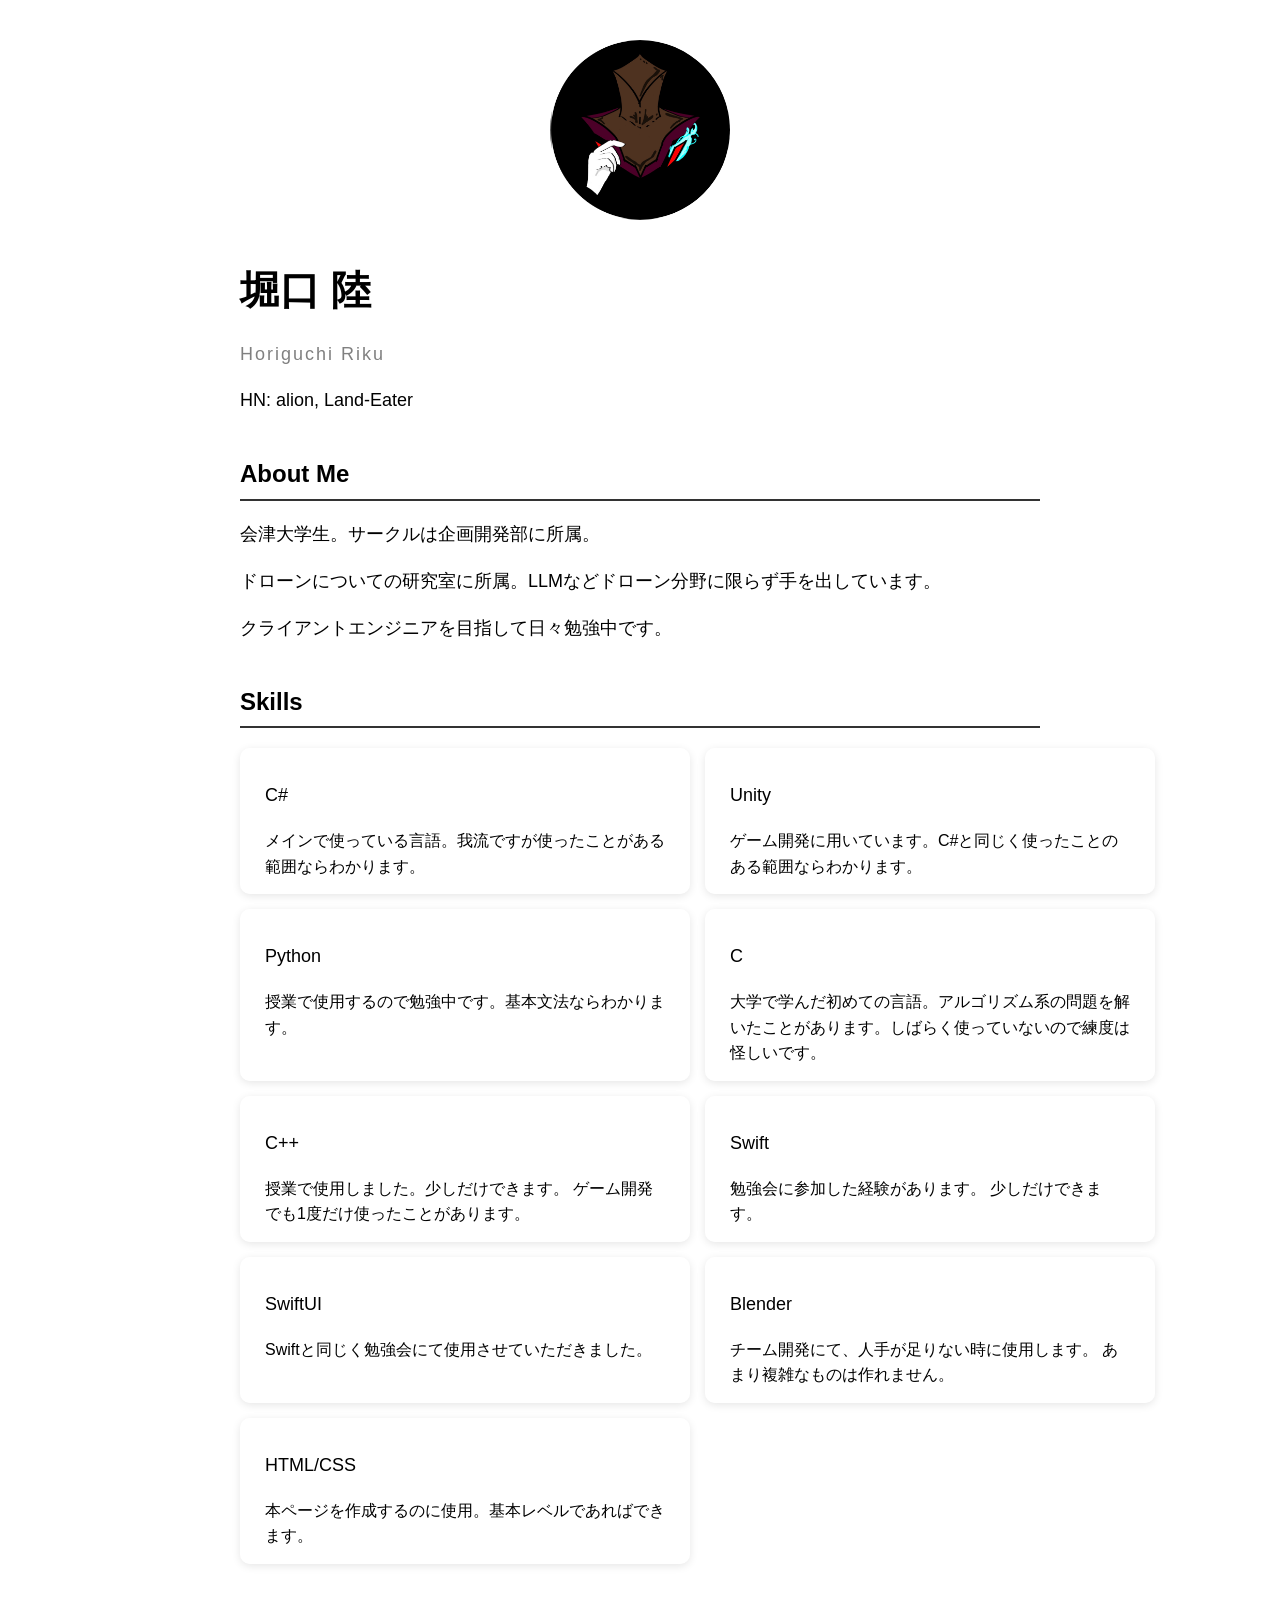
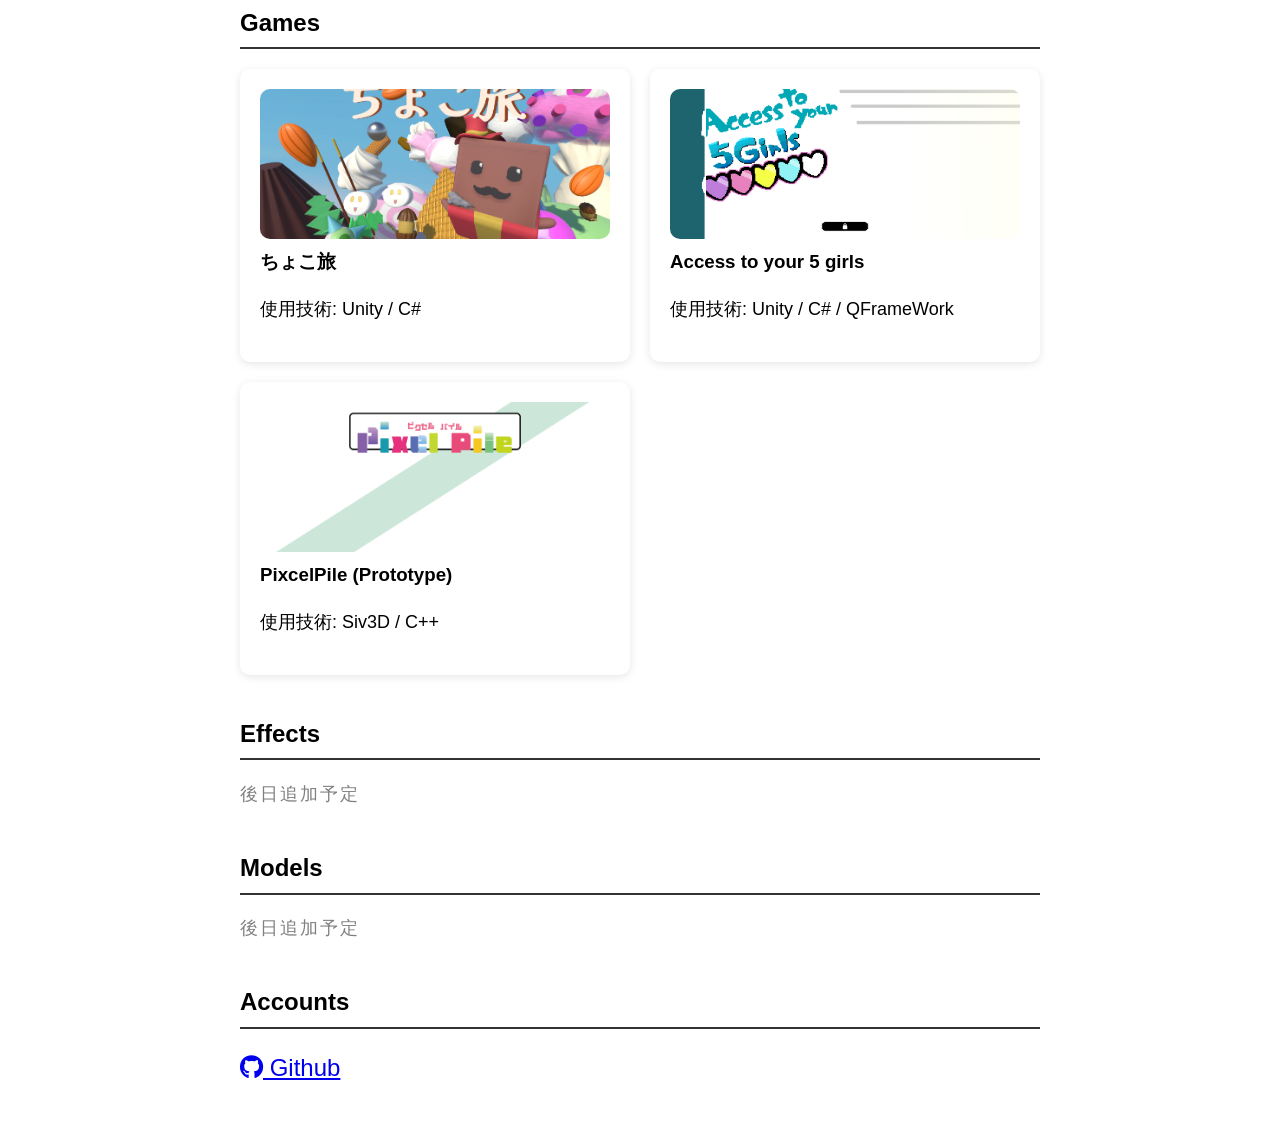
==== index.html @ 66a9182c "first portfolio release" ====
<!DOCTYPE html>
<html lang="ja">
<head>
    <meta charset="UTF-8">
    <meta name="viewport" content="width=device-width, initial-scale=1.0">
    <title>Riku Horiguchi Portfolio</title>

    <link rel="stylesheet" href="style.css">
    <link rel="stylesheet" href="https://cdnjs.cloudflare.com/ajax/libs/font-awesome/6.5.1/css/all.min.css">

</head>
<body>

    <div class="profile-section">
        <img src="images/Icon.JPG" alt="プロフィール画像" class="profile-image">
    </div>

    <h1>堀口 陸</h1>
    <p class="subscript"> Horiguchi Riku</p>
    <p>HN: alion, Land-Eater</p>
    
    <!--
        <p>Computer Engineering Student</p>
    -->

    <h2>About Me</h2>
    <p>
        <p>会津大学生。サークルは企画開発部に所属。</p>
        <p>ドローンについての研究室に所属。LLMなどドローン分野に限らず手を出しています。</p>
        <p>クライアントエンジニアを目指して日々勉強中です。</p>
    </p>

    <h2>Skills</h2>

        <div class="skills-container">

            <div class="skill-card">
                <p>C#</p>
                メインで使っている言語。我流ですが使ったことがある範囲ならわかります。
            </div>

            <div class="skill-card">
                <p>Unity</p>
                ゲーム開発に用いています。C#と同じく使ったことのある範囲ならわかります。
            </div>

            <div class="skill-card">
                <p>Python</p>
                授業で使用するので勉強中です。基本文法ならわかります。
            </div>

            <div class="skill-card">
                <p>C</p>
                大学で学んだ初めての言語。アルゴリズム系の問題を解いたことがあります。しばらく使っていないので練度は怪しいです。
            </div>

            <div class="skill-card">
                <p>C++</p>
                授業で使用しました。少しだけできます。
                ゲーム開発でも1度だけ使ったことがあります。
            </div>

            <div class="skill-card">
                <p>Swift</p>
                勉強会に参加した経験があります。
                少しだけできます。
            </div>

            <div class="skill-card">
                <p>SwiftUI</p>
                Swiftと同じく勉強会にて使用させていただきました。
            </div>

            <div class="skill-card">
                <p>Blender</p>
                チーム開発にて、人手が足りない時に使用します。
                あまり複雑なものは作れません。
            </div>

            <div class="skill-card">
                <p>HTML/CSS</p>
                本ページを作成するのに使用。基本レベルであればできます。
            </div>
        </div>

    <h2>Games</h2>

        <div class="projects-container">

        <a href="chocoTravel.html" class = "project-link">
            <div class="project-card">

                <img src="images/chocoTravelTitle.png" alt="タイトル画像">

                <h3>ちょこ旅</h3>
                <p>使用技術: Unity / C#</p>
            </div>
        </a>

        <a href="5girls.html" class = "project-link">
            <div class="project-card">

                <img src="images/5girlsTitle.png" alt="タイトル画像">

                <h3>Access to your 5 girls</h3>
                <p>使用技術: Unity / C# / QFrameWork</p>
            </div>
        </a>

        <a href="pixcelPile.html" class = "project-link">
            <div class="project-card">

                <img src="images/PixelPileTitle.png" alt="タイトル画像">

                <h3>PixcelPile (Prototype)</h3>
                <p>使用技術: Siv3D / C++</p>
            </div>
        </a>

        

        </div>

    <h2>Effects</h2>
    <p class="subscript">後日追加予定</p>

    <h2>Models</h2>
    <p class="subscript">後日追加予定</p>

    <h2>Accounts</h2>

    <div class="accounts-container">

        <div class="account">

            <a href="https://github.com/Land-Eater" target="_blank">
                <i class="fa-brands fa-github"></i>
                Github
            </a>

        </div>

    </div>

    <script src="script.js"></script>
</body>
</html>
---- style.css ----
/*全体*/
body {
    font-family: Arial, sans-serif;
    max-width: 800px;
    margin: 0 auto;
    padding: 40px;
    line-height: 1.6;
    background-color: #ffffff;
}

h1 {
    font-size: 40px;
    margin-bottom: 0;
}

h2 {
    margin-top: 40px;
    border-bottom: 2px solid #333;
    padding-bottom: 5px;
}

p, li {
    font-size: 18px;
}

ul {
    padding-left: 20px;
}

/*タイトル画像周り*/
.profile-section {
    text-align: center;
    margin-bottom: 30px;
}

.profile-image {
    width: 180px;
    height: 180px;

    border-radius: 50%;

    object-fit: cover;
}

.subscript{
    font-size: 18px;
    color: gray;

    letter-spacing: 2px;
}

/*スキル表示周り*/
.skills-container {
    display: grid;
    grid-template-columns: repeat(2, 1fr);
    gap: 15px;
}

.skill-card {
    background-color: rgba(255, 255, 255, 0.623);
    padding: 15px 25px;
    border-radius: 10px;
    box-shadow: 0px 2px 8px rgba(0,0,0,0.1);

    width: 400px;
}

/*ゲーム表示周り*/
.projects-container {
    display: grid;

    grid-template-columns: repeat(2, 1fr);

    gap: 20px;
}

.project-card {
    background-color: white;
    padding: 20px;
    border-radius: 10px;
    box-shadow: 0px 2px 8px rgba(0,0,0,0.1);


    transition: 0.3s;
}

.project-card h3 {
    margin-top: 0;
}

.project-link {
    text-decoration: none;
    color: inherit;
}

.project-card:hover {
    transform: translateY(-10px);
}

.project-card img {
    width: 100%;
    height: 150px;
    object-fit: cover;
    border-radius: 10px;
}

.img {
    max-width: 100%;
    border-radius: 10px;
    height: auto;
}

.account{
    font-size: 24px;
}

.youtube-video {
    width: 100%;
    max-width: 800px;

    aspect-ratio: 16 / 9;

    border: none;

    border-radius: 10px;

    margin-top: 20px;
}


code {
    font-family: monospace;
}

pre {
    background-color: #1e1e1e;

    color: white;

    padding: 20px;

    border-radius: 10px;

    overflow-x: auto;
}

.img1{
    width: 100%;
    height: auto;
}

@media (max-width: 768px) {
    .skills-container,
    .projects-container {
        grid-template-columns: 1fr;
    }
}
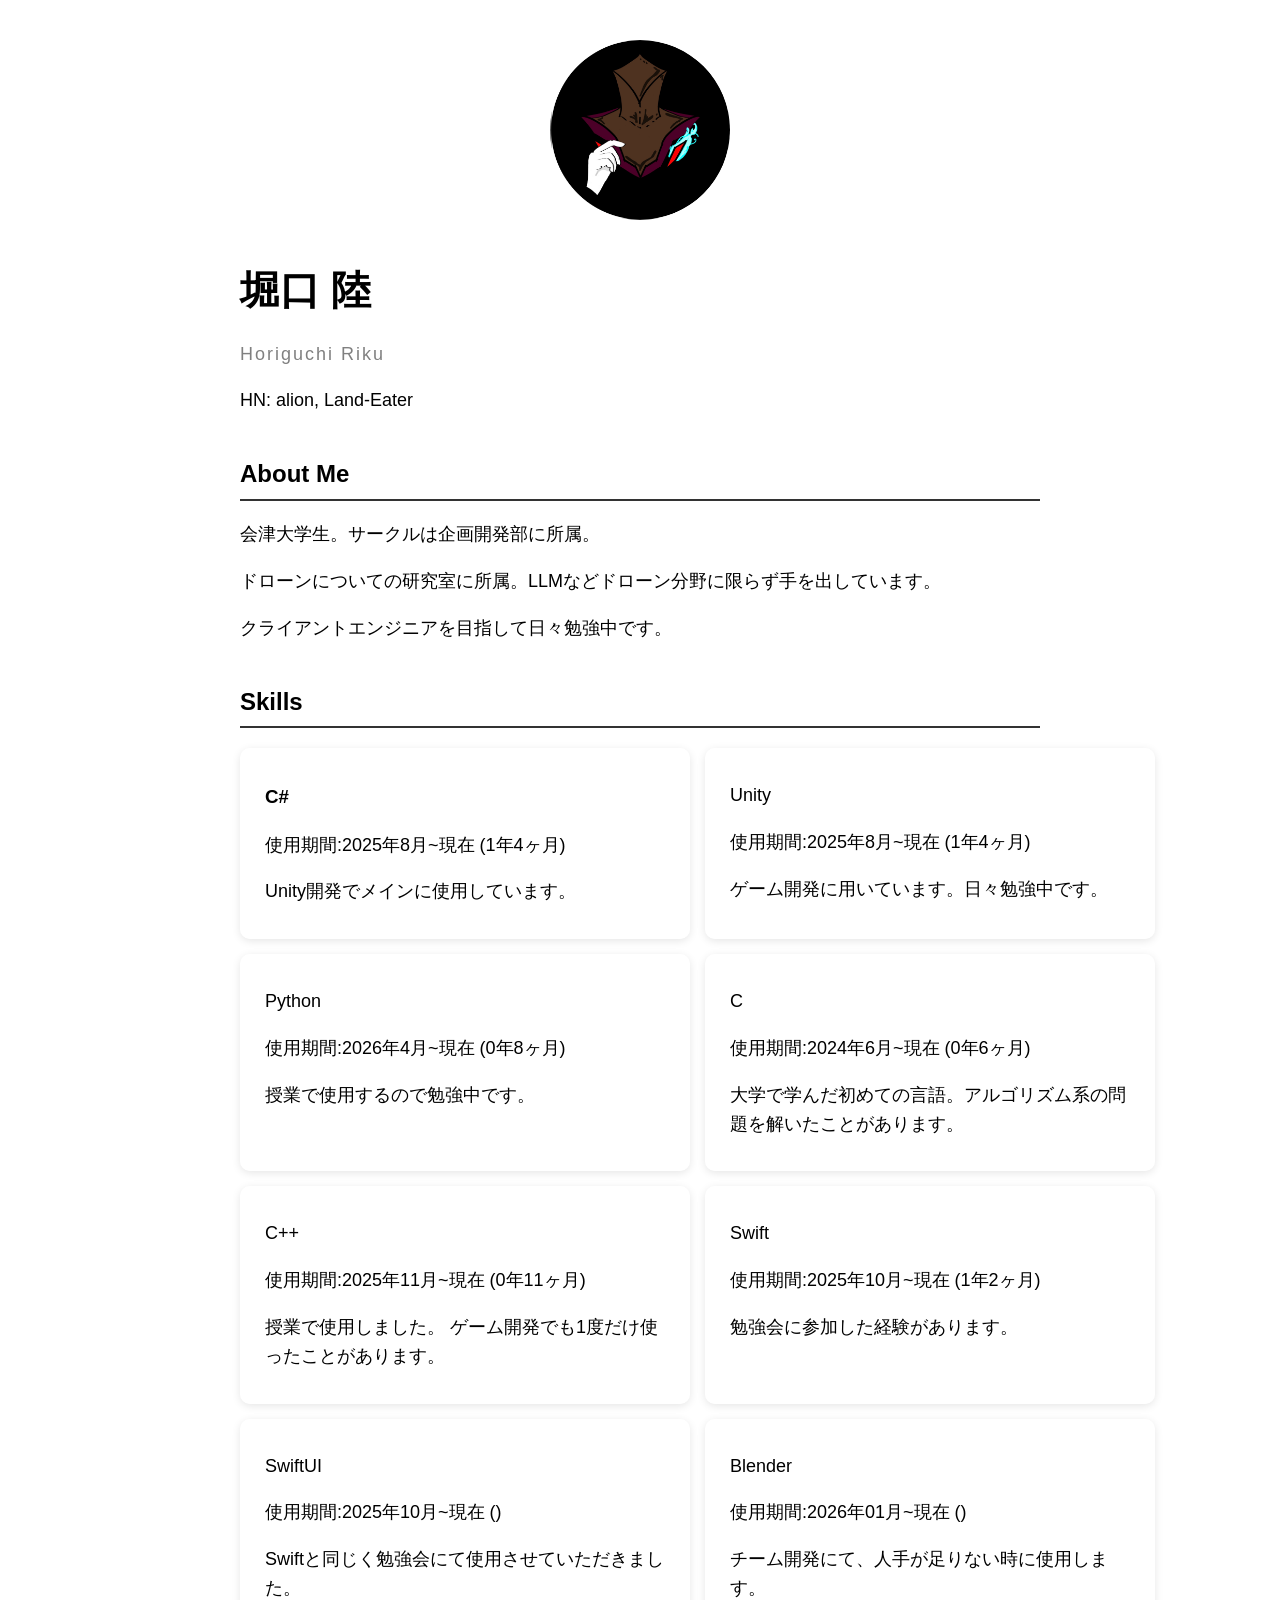
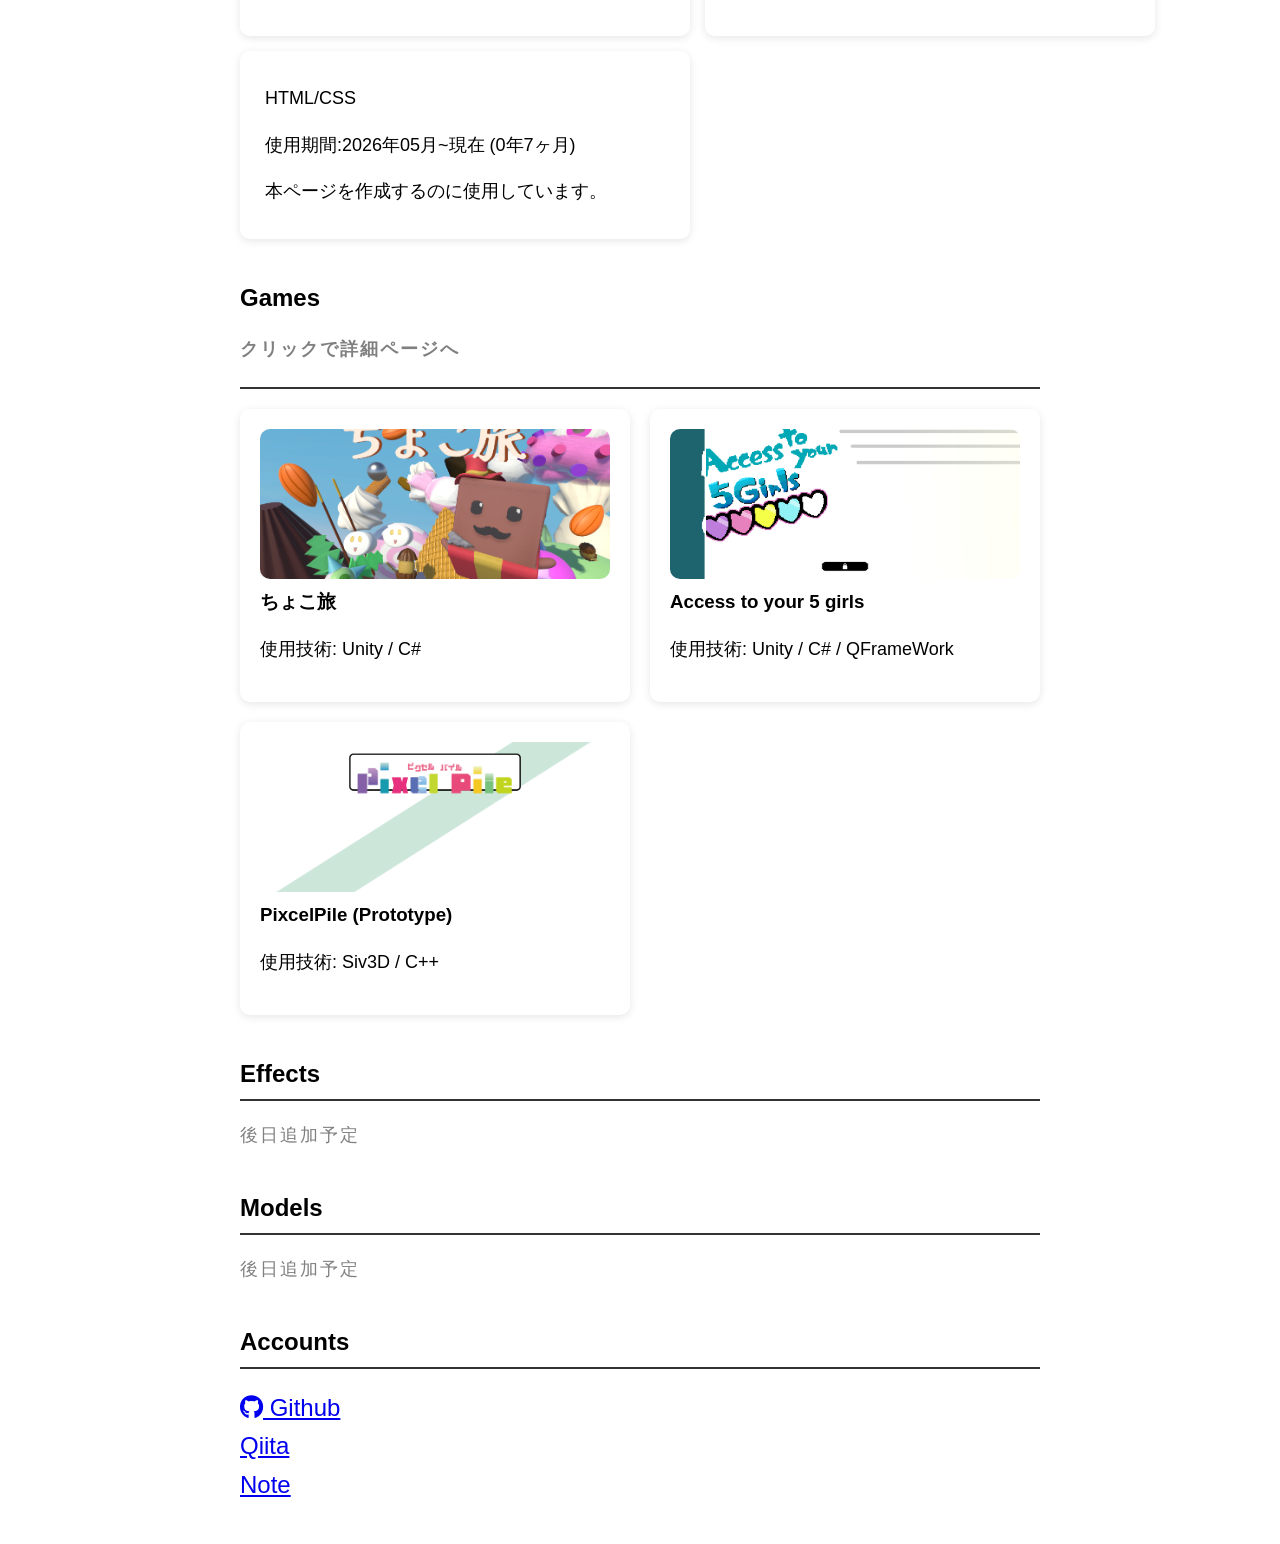
==== commit b48bd881: "completed add using years" ====
--- a/index.html
+++ b/index.html
@@ -9,6 +9,7 @@
     <link rel="stylesheet" href="https://cdnjs.cloudflare.com/ajax/libs/font-awesome/6.5.1/css/all.min.css">
 
 </head>
+<script src="script.js"></script>
 <body>
 
     <div class="profile-section">
@@ -35,55 +36,134 @@
         <div class="skills-container">
 
             <div class="skill-card">
-                <p>C#</p>
-                メインで使っている言語。我流ですが使ったことがある範囲ならわかります。
+                <h3>C#</h3>
+
+                <p>
+                    使用期間:2025年8月~現在
+                    (<span id="csharp-experience"></span>)
+                </p>
+
+                <p>
+                    Unity開発でメインに使用しています。
+                </p>
             </div>
 
             <div class="skill-card">
                 <p>Unity</p>
-                ゲーム開発に用いています。C#と同じく使ったことのある範囲ならわかります。
+                
+                <p>
+                    使用期間:2025年8月~現在
+                    (<span id="unity-experience"></span>)
+                </p>
+
+                <p>
+                    ゲーム開発に用いています。日々勉強中です。
+                </p>
             </div>
 
             <div class="skill-card">
                 <p>Python</p>
-                授業で使用するので勉強中です。基本文法ならわかります。
+
+                <p>
+                    使用期間:2026年4月~現在
+                    (<span id="python-experience"></span>)
+                </p>
+
+                <p>
+                    授業で使用するので勉強中です。
+                </p>
+                
             </div>
 
             <div class="skill-card">
                 <p>C</p>
-                大学で学んだ初めての言語。アルゴリズム系の問題を解いたことがあります。しばらく使っていないので練度は怪しいです。
+
+                <p>
+                    使用期間:2024年6月~現在
+                    (<span id="c-experience"></span>)
+                </p>
+
+                <p>
+                    大学で学んだ初めての言語。アルゴリズム系の問題を解いたことがあります。
+                </p>
+                
             </div>
 
             <div class="skill-card">
                 <p>C++</p>
-                授業で使用しました。少しだけできます。
-                ゲーム開発でも1度だけ使ったことがあります。
+                
+                <p>
+                    使用期間:2025年11月~現在
+                    (<span id="cpp-experience"></span>)
+                </p>
+
+                <p>
+                    授業で使用しました。
+                    ゲーム開発でも1度だけ使ったことがあります。
+                </p>
+                
             </div>
 
             <div class="skill-card">
                 <p>Swift</p>
-                勉強会に参加した経験があります。
-                少しだけできます。
+
+                <p>
+                    使用期間:2025年10月~現在
+                    (<span id="swift-experience"></span>)
+                </p>
+
+                <p>
+                    勉強会に参加した経験があります。
+                </p>
+                
             </div>
 
             <div class="skill-card">
                 <p>SwiftUI</p>
-                Swiftと同じく勉強会にて使用させていただきました。
+
+                <p>
+                    使用期間:2025年10月~現在
+                    (<span id="swift-experience"></span>)
+                </p>
+
+                <p>
+                    Swiftと同じく勉強会にて使用させていただきました。
+                </p>
+
             </div>
 
             <div class="skill-card">
                 <p>Blender</p>
-                チーム開発にて、人手が足りない時に使用します。
-                あまり複雑なものは作れません。
+
+                <p>
+                    使用期間:2026年01月~現在
+                    (<span id="blender-experience"></span>)
+                </p>
+
+                <p>
+                    チーム開発にて、人手が足りない時に使用します。
+                </p>
             </div>
 
             <div class="skill-card">
                 <p>HTML/CSS</p>
-                本ページを作成するのに使用。基本レベルであればできます。
-            </div>
-        </div>
-
-    <h2>Games</h2>
+
+                <p>
+                    使用期間:2026年05月~現在
+                    (<span id="htmlcss-experience"></span>)
+                </p>
+
+                <p>
+                    本ページを作成するのに使用しています。
+                </p>
+            </div>
+        </div>
+
+    <h2>
+        Games
+        <p class="subscript">クリックで詳細ページへ</p>
+    </h2>
+    
 
         <div class="projects-container">
 
@@ -140,6 +220,24 @@
 
         </div>
 
+        <div class="account">
+
+            <a href="https://qiita.com/Land-Eater" target="_blank">
+                <i></i>
+                Qiita
+            </a>
+
+        </div>
+
+        <div class="account">
+
+            <a href="https://note.com/alphalion" target="_blank">
+                <i></i>
+                Note
+            </a>
+
+        </div>
+
     </div>
 
     <script src="script.js"></script>
